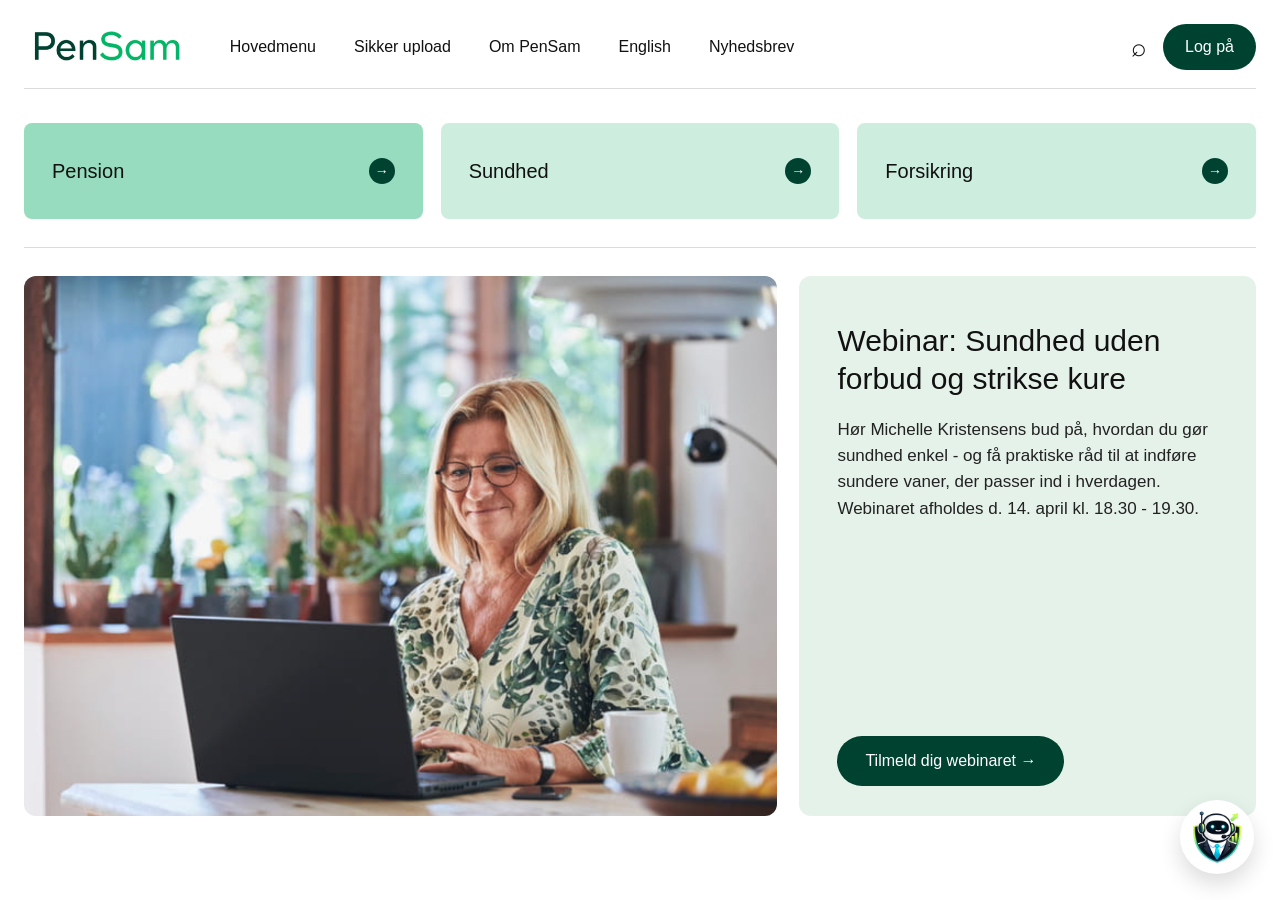
==== frontend/index.html @ 2ff4bb7b "UI forbedringer - ligner en reelt side" ====
<!DOCTYPE html>
<html lang="da">
<head>
  <meta charset="UTF-8" />
  <meta name="viewport" content="width=device-width, initial-scale=1.0" />
  <title>PenSam layout</title>
  <link rel="stylesheet" href="style.css" />
</head>
<body>
  <div class="page">

    <header class="topbar">
      <div class="topbar-left">
        <a href="#" class="logo-link">
          <img src="Billeder/Pensam_logo.png" alt="PenSam logo" class="logo-img" />
        </a>

        <nav class="nav">
          <a href="#">Hovedmenu</a>
          <a href="#">Sikker upload</a>
          <a href="#">Om PenSam</a>
          <a href="#">English</a>
          <a href="#">Nyhedsbrev</a>
        </nav>
      </div>

      <div class="topbar-right">
        <button class="search-btn" aria-label="Søg">⌕</button>
        <button class="login-btn">Log på</button>
      </div>
    </header>

    <section class="category-row">
      <div class="category-card active">
        <span>Pension</span>
        <div class="circle-arrow">→</div>
      </div>

      <div class="category-card">
        <span>Sundhed</span>
        <div class="circle-arrow">→</div>
      </div>

      <div class="category-card">
        <span>Forsikring</span>
        <div class="circle-arrow">→</div>
      </div>
    </section>

    <section class="hero-section">
      <div class="hero-image">
        <img src="Billeder/Forside_nyhedspost.png" alt="Nyhedsbillede" />
      </div>

      <div class="hero-card">
        <div>
          <h1>Webinar: Sundhed uden forbud og strikse kure</h1>
          <p>
            Hør Michelle Kristensens bud på, hvordan du gør sundhed enkel - og få
            praktiske råd til at indføre sundere vaner, der passer ind i hverdagen.
            Webinaret afholdes d. 14. april kl. 18.30 - 19.30.
          </p>
        </div>

        <a href="#" class="cta-btn">Tilmeld dig webinaret →</a>
      </div>
    </section>

  </div>

  <!-- Chat ikon -->
  <button id="chat-toggle" class="chat-toggle" aria-label="Åbn chat">
    <img src="Billeder/rådgiver_ikon.png" alt="AI rådgiver ikon" />
  </button>

  <!-- Chat vindue -->
  <div id="chat-widget" class="chat-widget">
    <div class="chat-header">
      <span>AI-rådgiver</span>
      <button id="chat-close" class="chat-close" aria-label="Luk chat">×</button>
    </div>

    <div id="chat-box" class="chat-box">
      <div class="message bot">
        Hej! Jeg kan hjælpe med generelle spørgsmål om pension.
      </div>
    </div>

    <div class="chat-input-area">
      <input
        type="text"
        id="user-input"
        placeholder="Spørg om hvad som helst om pension"
      />
      <button type="button" onclick="sendMessage()">Send</button>
    </div>
  </div>

  <script src="script.js"></script>
</body>
</html>
---- frontend/style.css ----
* {
  margin: 0;
  padding: 0;
  box-sizing: border-box;
}

body {
  font-family: Arial, Helvetica, sans-serif;
  background: #ffffff;
  color: #111111;
}

.page {
  width: 100%;
  max-width: 1400px;
  margin: 0 auto;
  padding: 14px 24px 40px;
}

/* Topbar */
.topbar {
  display: flex;
  align-items: center;
  justify-content: space-between;
  padding: 10px 0 18px;
  border-bottom: 1px solid #dcdcdc;
}

.topbar-left {
  display: flex;
  align-items: center;
  gap: 42px;
}

.logo-link {
  display: flex;
  align-items: center;
  text-decoration: none;
}

.logo-img {
  height: 46px;
  width: auto;
  display: block;
}

.nav {
  display: flex;
  gap: 38px;
}

.nav a {
  text-decoration: none;
  color: #111111;
  font-size: 16px;
  font-weight: 500;
}

.nav a:hover {
  color: #004230;
}

.topbar-right {
  display: flex;
  align-items: center;
  gap: 16px;
}

.search-btn {
  border: none;
  background: transparent;
  font-size: 26px;
  color: #111111;
  cursor: pointer;
}

.login-btn {
  border: none;
  background: #004230;
  color: #ffffff;
  padding: 14px 22px;
  border-radius: 999px;
  font-size: 16px;
  cursor: pointer;
}

/* Category row */
.category-row {
  display: grid;
  grid-template-columns: repeat(3, 1fr);
  gap: 18px;
  padding: 34px 0 28px;
  border-bottom: 1px solid #dcdcdc;
}

.category-card {
  min-height: 96px;
  border-radius: 8px;
  background: #cdedde;
  display: flex;
  align-items: center;
  justify-content: space-between;
  padding: 0 28px;
  font-size: 20px;
  font-weight: 500;
  color: #111111;
}

.category-card.active {
  background: #97dcbe;
}

.circle-arrow {
  width: 26px;
  height: 26px;
  border-radius: 50%;
  background: #004230;
  color: #ffffff;
  display: flex;
  align-items: center;
  justify-content: center;
  font-size: 14px;
  flex-shrink: 0;
}

/* Hero section */
.hero-section {
  display: grid;
  grid-template-columns: 1.65fr 1fr;
  gap: 22px;
  padding-top: 28px;
  align-items: stretch;
}

.hero-image {
  min-height: 540px;
  border-radius: 12px;
  overflow: hidden;
  background: #f4f4f4;
}

.hero-image img {
  width: 100%;
  height: 100%;
  display: block;
  object-fit: cover;
}

.hero-card {
  background: #e5f2e9;
  border-radius: 12px;
  padding: 46px 38px 30px;
  display: flex;
  flex-direction: column;
  justify-content: space-between;
}

.hero-card h1 {
  font-size: 30px;
  line-height: 1.28;
  font-weight: 500;
  color: #111111;
  margin-bottom: 18px;
}

.hero-card p {
  font-size: 17px;
  line-height: 1.55;
  color: #222222;
  max-width: 420px;
}

.cta-btn {
  margin-top: 32px;
  display: inline-flex;
  align-items: center;
  justify-content: center;
  width: fit-content;
  background: #004230;
  color: #ffffff;
  text-decoration: none;
  border-radius: 999px;
  padding: 16px 28px;
  font-size: 16px;
  font-weight: 500;
}

/* Chat toggle button */
.chat-toggle {
  position: fixed;
  right: 26px;
  bottom: 26px;
  width: 74px;
  height: 74px;
  border: none;
  border-radius: 50%;
  background: #ffffff;
  box-shadow: 0 10px 22px rgba(0, 0, 0, 0.14);
  cursor: pointer;
  z-index: 1001;
  display: flex;
  align-items: center;
  justify-content: center;
  overflow: hidden;
}

.chat-toggle img {
  width: 140px;   /* ⬅️ større */
  height: 140px;
  object-fit: contain;
  margin-top: 5px; /* ⬅️ juster for bedre vertikal sentrering */
}


/* Chat widget */
.chat-widget {
  position: fixed;
  right: 26px;
  bottom: 102px;
  width: 440px;
  height: 620px;
  background: rgba(255, 255, 255, 0.96);
  backdrop-filter: blur(10px);
  border-radius: 34px;
  box-shadow: 0 18px 40px rgba(0, 0, 0, 0.70);
  overflow: hidden;
  display: none;
  flex-direction: column;
  z-index: 1000;
}

.chat-widget.open {
  display: flex;
}

.chat-header {
  min-height: 62px;
  padding: 18px 20px 10px;
  display: flex;
  align-items: center;
  justify-content: space-between;
  font-size: 18px;
  font-weight: 600;
  color: #111111;
}

.chat-close {
  border: none;
  background: transparent;
  font-size: 28px;
  line-height: 1;
  cursor: pointer;
  color: #111111;
}

.chat-box {
  flex: 1;
  overflow-y: auto;
  padding: 16px 16px 10px;
  display: flex;
  flex-direction: column;
  gap: 12px;
}

.message {
  max-width: 80%;
  padding: 12px 14px;
  border-radius: 18px;
  font-size: 14px;
  line-height: 1.5;
  word-wrap: break-word;
}

.message.user {
  align-self: flex-end;
  background: #ffffff;
  border: 1px solid #d8d8d8;
  color: #111111;
}

.message.bot {
  align-self: flex-start;
  background: #e5f2e9;
  color: #111111;
}

.chat-input-area {
  display: flex;
  align-items: center;
  gap: 10px;
  padding: 14px;
  background: #ffffff;
  border-top: 1px solid #ececec;
}

.chat-input-area input {
  flex: 1;
  border: 1px solid #d9d9d9;
  border-radius: 999px;
  padding: 14px 16px;
  font-size: 14px;
  outline: none;
}

.chat-input-area button {
  border: none;
  background: #004230;
  color: #ffffff;
  padding: 12px 18px;
  border-radius: 999px;
  cursor: pointer;
  font-size: 14px;
}

/* Responsive */
@media (max-width: 1100px) {
  .topbar {
    flex-direction: column;
    align-items: flex-start;
    gap: 18px;
  }

  .topbar-left {
    flex-direction: column;
    align-items: flex-start;
    gap: 20px;
  }

  .nav {
    flex-wrap: wrap;
    gap: 16px 24px;
  }

  .hero-section {
    grid-template-columns: 1fr;
  }

  .hero-image {
    min-height: 420px;
  }
}

@media (max-width: 768px) {
  .page {
    padding: 12px 14px 28px;
  }

  .category-row {
    grid-template-columns: 1fr;
  }

  .hero-card {
    padding: 30px 22px;
  }

  .hero-card h1 {
    font-size: 24px;
  }

  .hero-card p {
    font-size: 16px;
  }

  .chat-widget {
    right: 12px;
    bottom: 86px;
    width: calc(100vw - 24px);
    height: 70vh;
    border-radius: 24px;
  }

  .chat-toggle {
    right: 12px;
    bottom: 12px;
  }
}
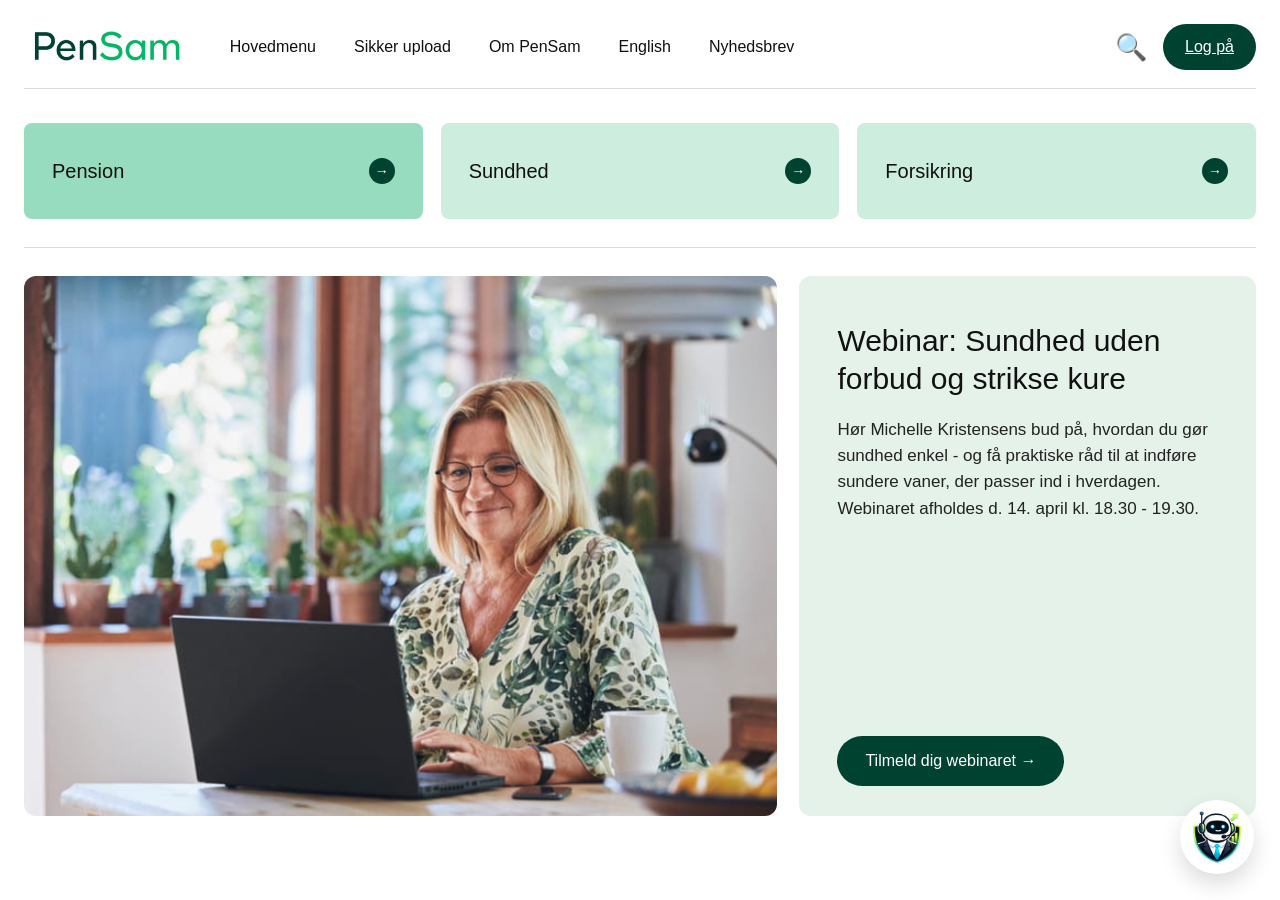
==== commit d0a34b72: "UI" ====
--- a/frontend/index.html
+++ b/frontend/index.html
@@ -7,6 +7,7 @@
   <link rel="stylesheet" href="style.css" />
 </head>
 <body>
+
   <div class="page">
 
     <header class="topbar">
@@ -25,8 +26,8 @@
       </div>
 
       <div class="topbar-right">
-        <button class="search-btn" aria-label="Søg">⌕</button>
-        <button class="login-btn">Log på</button>
+        <button class="search-btn" aria-label="Søg">🔍</button>
+        <a href="logged-in.html?customer_id=1" class="login-btn">Log på</a>
       </div>
     </header>
 
@@ -56,8 +57,8 @@
         <div>
           <h1>Webinar: Sundhed uden forbud og strikse kure</h1>
           <p>
-            Hør Michelle Kristensens bud på, hvordan du gør sundhed enkel - og få
-            praktiske råd til at indføre sundere vaner, der passer ind i hverdagen.
+            Hør Michelle Kristensens bud på, hvordan du gør sundhed enkel -
+            og få praktiske råd til at indføre sundere vaner, der passer ind i hverdagen.
             Webinaret afholdes d. 14. april kl. 18.30 - 19.30.
           </p>
         </div>
@@ -68,34 +69,29 @@
 
   </div>
 
-  <!-- Chat ikon -->
   <button id="chat-toggle" class="chat-toggle" aria-label="Åbn chat">
     <img src="Billeder/rådgiver_ikon.png" alt="AI rådgiver ikon" />
   </button>
 
-  <!-- Chat vindue -->
   <div id="chat-widget" class="chat-widget">
     <div class="chat-header">
-      <span>AI-rådgiver</span>
+      <span>Pensionsrådgiver AI-assistent</span>
       <button id="chat-close" class="chat-close" aria-label="Luk chat">×</button>
     </div>
 
     <div id="chat-box" class="chat-box">
       <div class="message bot">
-        Hej! Jeg kan hjælpe med generelle spørgsmål om pension.
+        Hej! Jeg kan hjælpe med generelle spørgsmål om pension, men ikke personlig rådgivning.
       </div>
     </div>
 
     <div class="chat-input-area">
-      <input
-        type="text"
-        id="user-input"
-        placeholder="Spørg om hvad som helst om pension"
-      />
+      <input type="text" id="user-input" placeholder="Stil et generelt spørgsmål om pension" />
       <button type="button" onclick="sendMessage()">Send</button>
     </div>
   </div>
 
   <script src="script.js"></script>
+
 </body>
 </html>
--- a/frontend/style.css
+++ b/frontend/style.css
@@ -185,7 +185,7 @@
   font-weight: 500;
 }
 
-/* Chat toggle button */
+/* Chat toggle */
 .chat-toggle {
   position: fixed;
   right: 26px;
@@ -205,19 +205,18 @@
 }
 
 .chat-toggle img {
-  width: 140px;   /* ⬅️ større */
+  width: 140px;
   height: 140px;
   object-fit: contain;
-  margin-top: 5px; /* ⬅️ juster for bedre vertikal sentrering */
-}
-
+  margin-top: 5px;
+}
 
 /* Chat widget */
 .chat-widget {
   position: fixed;
   right: 26px;
   bottom: 102px;
-  width: 440px;
+  width: 470px;
   height: 620px;
   background: rgba(255, 255, 255, 0.96);
   backdrop-filter: blur(10px);
@@ -241,22 +240,19 @@
   justify-content: space-between;
   font-size: 18px;
   font-weight: 600;
-  color: #111111;
 }
 
 .chat-close {
   border: none;
   background: transparent;
   font-size: 28px;
-  line-height: 1;
   cursor: pointer;
-  color: #111111;
 }
 
 .chat-box {
   flex: 1;
   overflow-y: auto;
-  padding: 16px 16px 10px;
+  padding: 16px;
   display: flex;
   flex-direction: column;
   gap: 12px;
@@ -267,29 +263,23 @@
   padding: 12px 14px;
   border-radius: 18px;
   font-size: 14px;
-  line-height: 1.5;
-  word-wrap: break-word;
 }
 
 .message.user {
   align-self: flex-end;
   background: #ffffff;
   border: 1px solid #d8d8d8;
-  color: #111111;
 }
 
 .message.bot {
   align-self: flex-start;
   background: #e5f2e9;
-  color: #111111;
 }
 
 .chat-input-area {
   display: flex;
-  align-items: center;
   gap: 10px;
   padding: 14px;
-  background: #ffffff;
   border-top: 1px solid #ececec;
 }
 
@@ -298,8 +288,6 @@
   border: 1px solid #d9d9d9;
   border-radius: 999px;
   padding: 14px 16px;
-  font-size: 14px;
-  outline: none;
 }
 
 .chat-input-area button {
@@ -309,68 +297,153 @@
   padding: 12px 18px;
   border-radius: 999px;
   cursor: pointer;
-  font-size: 14px;
 }
 
 /* Responsive */
 @media (max-width: 1100px) {
-  .topbar {
-    flex-direction: column;
-    align-items: flex-start;
-    gap: 18px;
-  }
-
-  .topbar-left {
-    flex-direction: column;
-    align-items: flex-start;
-    gap: 20px;
-  }
-
-  .nav {
-    flex-wrap: wrap;
-    gap: 16px 24px;
-  }
-
   .hero-section {
     grid-template-columns: 1fr;
   }
-
-  .hero-image {
-    min-height: 420px;
-  }
 }
 
 @media (max-width: 768px) {
-  .page {
-    padding: 12px 14px 28px;
-  }
-
   .category-row {
     grid-template-columns: 1fr;
   }
 
-  .hero-card {
-    padding: 30px 22px;
-  }
-
-  .hero-card h1 {
-    font-size: 24px;
-  }
-
-  .hero-card p {
-    font-size: 16px;
-  }
-
   .chat-widget {
-    right: 12px;
-    bottom: 86px;
     width: calc(100vw - 24px);
     height: 70vh;
-    border-radius: 24px;
   }
-
-  .chat-toggle {
-    right: 12px;
-    bottom: 12px;
+}
+
+/* Logged-in user */
+.logged-user {
+  font-size: 15px;
+  font-weight: 600;
+  color: #004230;
+}
+
+/* Pension dashboard */
+.pension-dashboard {
+  padding-top: 34px;
+}
+
+.welcome-section {
+  background: #e5f2e9;
+  border-radius: 18px;
+  padding: 42px;
+  margin-bottom: 26px;
+}
+
+.eyebrow {
+  color: #004230;
+  font-weight: 700;
+  margin-bottom: 10px;
+}
+
+.welcome-section h1 {
+  font-size: 38px;
+  margin-bottom: 10px;
+}
+
+.welcome-section p {
+  font-size: 17px;
+  line-height: 1.5;
+}
+
+.overview-grid {
+  display: grid;
+  grid-template-columns: repeat(4, 1fr);
+  gap: 18px;
+  margin-bottom: 26px;
+}
+
+.overview-card {
+  background: #f4f7f5;
+  border-radius: 16px;
+  padding: 26px;
+  min-height: 160px;
+}
+
+.overview-card.highlight {
+  background: #97dcbe;
+}
+
+.overview-card span {
+  display: block;
+  font-size: 14px;
+  margin-bottom: 14px;
+  color: #333333;
+}
+
+.overview-card h2 {
+  font-size: 28px;
+  margin-bottom: 10px;
+  color: #004230;
+}
+
+.overview-card p {
+  font-size: 14px;
+  color: #333333;
+}
+
+.dashboard-columns {
+  display: grid;
+  grid-template-columns: 1fr 1fr;
+  gap: 22px;
+  margin-bottom: 24px;
+}
+
+.dashboard-panel {
+  background: #ffffff;
+  border: 1px solid #dcdcdc;
+  border-radius: 18px;
+  padding: 28px;
+}
+
+.dashboard-panel h2 {
+  font-size: 22px;
+  margin-bottom: 20px;
+}
+
+.info-row {
+  display: flex;
+  justify-content: space-between;
+  gap: 20px;
+  padding: 18px 0;
+  border-bottom: 1px solid #eeeeee;
+}
+
+.info-row:last-child {
+  border-bottom: none;
+}
+
+.info-row p {
+  margin-top: 6px;
+  color: #555555;
+  font-size: 14px;
+}
+
+.info-row span {
+  font-weight: 700;
+  color: #004230;
+  white-space: nowrap;
+}
+
+.metric-list p {
+  padding: 10px 0;
+  border-bottom: 1px solid #eeeeee;
+}
+
+.metric-list p:last-child {
+  border-bottom: none;
+}
+
+/* Responsive dashboard */
+@media (max-width: 1000px) {
+  .overview-grid,
+  .dashboard-columns {
+    grid-template-columns: 1fr;
   }
 }
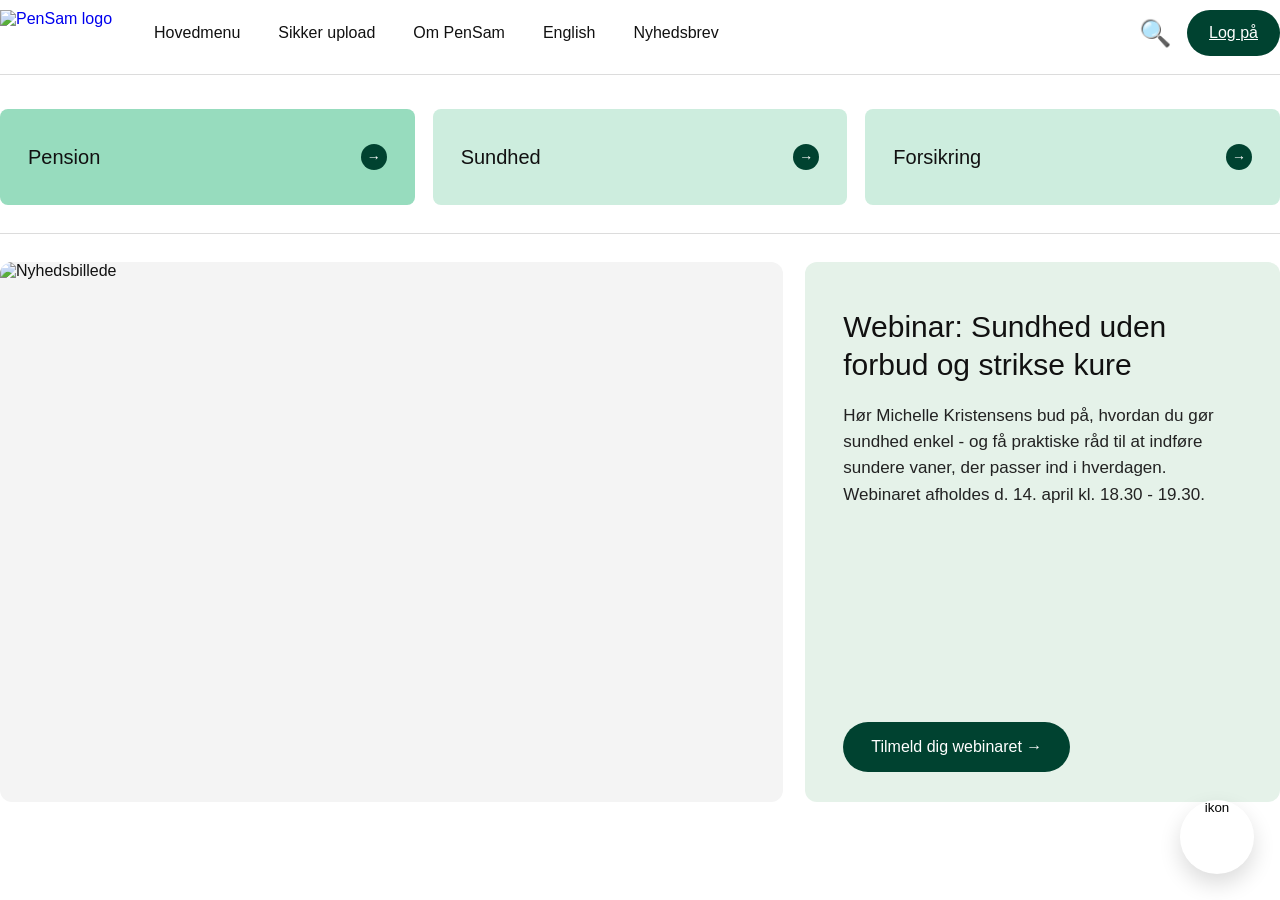
==== commit 849d7dcc: "added simulated MitID login flow and improved chatbot onboarding" ====
--- a/frontend/index.html
+++ b/frontend/index.html
@@ -27,7 +27,7 @@
 
       <div class="topbar-right">
         <button class="search-btn" aria-label="Søg">🔍</button>
-        <a href="logged-in.html?customer_id=1" class="login-btn">Log på</a>
+        <a href="login.html" class="login-btn">Log på</a>
       </div>
     </header>
 
@@ -80,8 +80,15 @@
     </div>
 
     <div id="chat-box" class="chat-box">
-      <div class="message bot">
-        Hej! Jeg kan hjælpe med generelle spørgsmål om pension, men ikke personlig rådgivning.
+      <div class="message bot chat-welcome">
+        <p>Hej! Du kan stille generelle spørgsmål om pension direkte her i chatten.</p>
+        <p>Hvis du logger ind, kan jeg også svare på spørgsmål om din egen pension.</p>
+        <button id="loginBtn" class="chat-login-btn" type="button">Log ind for personlige svar</button>
+      </div>
+      <div class="chat-suggestions" aria-label="Forslag til generelle spørgsmål">
+        <button type="button">Hvad er ratepension?</button>
+        <button type="button">Hvornår kan pension udbetales?</button>
+        <button type="button">Hvad betyder livrente?</button>
       </div>
     </div>
 
@@ -94,4 +101,4 @@
   <script src="script.js"></script>
 
 </body>
-</html>+</html>
--- a/frontend/style.css
+++ b/frontend/style.css
@@ -14,7 +14,7 @@
   width: 100%;
   max-width: 1400px;
   margin: 0 auto;
-  padding: 14px 24px 40px;
+  padding: 0;
 }
 
 /* Topbar */
@@ -276,6 +276,57 @@
   background: #e5f2e9;
 }
 
+.chat-welcome {
+  display: flex;
+  flex-direction: column;
+  gap: 10px;
+  max-width: 86%;
+}
+
+.chat-welcome p {
+  margin: 0;
+  line-height: 1.35;
+}
+
+.chat-login-btn {
+  align-self: flex-start;
+  border: none;
+  background: #004230;
+  color: #ffffff;
+  padding: 10px 14px;
+  border-radius: 999px;
+  font: inherit;
+  font-weight: 700;
+  cursor: pointer;
+}
+
+.chat-login-btn:hover {
+  background: #006044;
+}
+
+.chat-suggestions {
+  display: flex;
+  flex-wrap: wrap;
+  gap: 8px;
+  max-width: 92%;
+}
+
+.chat-suggestions button {
+  border: 1px solid #cbded4;
+  background: #ffffff;
+  color: #004230;
+  padding: 8px 11px;
+  border-radius: 999px;
+  font: inherit;
+  font-size: 13px;
+  cursor: pointer;
+}
+
+.chat-suggestions button:hover {
+  border-color: #004230;
+  background: #f4faf7;
+}
+
 .chat-input-area {
   display: flex;
   gap: 10px;
@@ -438,6 +489,273 @@
 
 .metric-list p:last-child {
   border-bottom: none;
+}
+
+/* Login with MitID page */
+.mitid-login-page {
+  display: grid;
+  grid-template-columns: 1fr 1fr;
+  height: calc(100vh - 86px);
+}
+
+.mitid-login-panel {
+  padding: 64px;
+  display: flex;
+  flex-direction: column;
+  justify-content: center;
+  position: relative;
+}
+
+.mitid-login-panel h1,
+.mitid-login-panel p,
+.mitid-steps,
+.login-back-link {
+  align-self: flex-start;
+}
+
+.mitid-login-panel h1 {
+  font-size: 38px;
+  margin-bottom: 24px;
+}
+
+.login-back-link {
+  display: inline-flex;
+  align-items: center;
+  width: fit-content;
+  color: #004230;
+  text-decoration: none;
+  font-size: 15px;
+  font-weight: 700;
+  border: 1px solid #cbded4;
+  border-radius: 999px;
+  padding: 9px 13px;
+  margin-bottom: 28px;
+}
+
+.login-back-link:hover {
+  background: #e5f2e9;
+}
+
+.mitid-session-header {
+  width: 520px;
+  display: flex;
+  justify-content: space-between;
+  gap: 14px;
+  align-items: center;
+  margin-bottom: 22px;
+}
+
+.mitid-status-pill,
+.mitid-session-id {
+  border-radius: 999px;
+  padding: 8px 12px;
+  font-size: 13px;
+  font-weight: 700;
+}
+
+.mitid-status-pill {
+  background: #e5f2e9;
+  color: #004230;
+}
+
+.mitid-status-pill.verified {
+  background: #004230;
+  color: #ffffff;
+}
+
+.mitid-session-id {
+  background: #f2f2f2;
+  color: #333333;
+}
+
+.mitid-auth-layout {
+  width: 520px;
+  display: grid;
+  grid-template-columns: 1fr 230px;
+  gap: 24px;
+  align-items: start;
+  margin-bottom: 26px;
+}
+
+.mitid-steps {
+  counter-reset: mitid-step;
+  list-style: none;
+  margin: 0;
+  padding: 0;
+  font-size: 15px;
+  line-height: 1.35;
+}
+
+.mitid-steps li {
+  counter-increment: mitid-step;
+  position: relative;
+  padding: 0 0 18px 38px;
+  color: #777777;
+}
+
+.mitid-steps li::before {
+  content: counter(mitid-step);
+  position: absolute;
+  left: 0;
+  top: -2px;
+  width: 24px;
+  height: 24px;
+  border-radius: 50%;
+  display: grid;
+  place-items: center;
+  border: 1px solid #cbded4;
+  background: #ffffff;
+  color: #004230;
+  font-size: 12px;
+  font-weight: 700;
+}
+
+.mitid-steps li::after {
+  content: "";
+  position: absolute;
+  left: 11px;
+  top: 28px;
+  bottom: 4px;
+  width: 2px;
+  background: #dce9e2;
+}
+
+.mitid-steps li:last-child::after {
+  display: none;
+}
+
+.mitid-steps li.active {
+  color: #004230;
+  font-weight: 700;
+}
+
+.mitid-steps li.done {
+  color: #222222;
+}
+
+.mitid-steps li.done::before {
+  content: "✓";
+  background: #004230;
+  border-color: #004230;
+  color: #ffffff;
+}
+
+.mitid-login-image {
+  width: 100%;
+  height: 100%;
+  overflow: hidden;
+}
+
+.mitid-login-image img {
+  width: 100%;
+  height: 100%;
+  object-fit: cover;
+}
+
+.qr-card {
+  width: 230px;
+  border: 2px solid #004230;
+  border-radius: 10px;
+  padding: 18px 16px 16px;
+  margin: 0;
+  text-align: center;
+}
+
+.login-primary-btn,
+.login-secondary-btn {
+  width: 520px;
+}
+
+.fake-qr {
+  width: 160px;
+  height: 160px;
+  margin: 0 auto 14px;
+  position: relative;
+  background:
+          linear-gradient(90deg, transparent 8px, #111 8px 12px, transparent 12px 16px, #111 16px 20px, transparent 20px) 0 0 / 28px 28px,
+          linear-gradient(transparent 5px, #111 5px 9px, transparent 9px 18px, #111 18px 22px, transparent 22px) 4px 7px / 31px 31px,
+          radial-gradient(circle at center, #111 0 2px, transparent 2px) 0 0 / 13px 13px,
+          #ffffff;
+  border: 12px solid #ffffff;
+  box-shadow: 0 0 0 1px #d8d8d8;
+  overflow: hidden;
+}
+
+.fake-qr.refreshed {
+  background-position: 7px 5px, 11px 2px, 3px 6px;
+}
+
+.qr-marker {
+  position: absolute;
+  width: 38px;
+  height: 38px;
+  background: #ffffff;
+  border: 8px solid #111111;
+  box-shadow: inset 0 0 0 7px #ffffff, inset 0 0 0 15px #111111;
+}
+
+.qr-marker.top-left {
+  top: 0;
+  left: 0;
+}
+
+.qr-marker.top-right {
+  top: 0;
+  right: 0;
+}
+
+.qr-marker.bottom-left {
+  bottom: 0;
+  left: 0;
+}
+
+.qr-card p {
+  margin: 0 0 10px;
+  font-size: 14px;
+}
+
+.timer-bar {
+  height: 7px;
+  border-radius: 999px;
+  background: #dce9e2;
+  overflow: hidden;
+}
+
+.timer-bar span {
+  display: block;
+  width: 100%;
+  height: 100%;
+  background: #004230;
+  border-radius: inherit;
+  transition: width 0.25s ease;
+}
+
+.login-primary-btn,
+.login-secondary-btn {
+  padding: 16px 20px;
+  border-radius: 999px;
+  font-weight: 700;
+  cursor: pointer;
+  font-size: 16px;
+  margin-top: 14px;
+  display: block;
+}
+
+.login-primary-btn {
+  background: #004230;
+  color: white;
+  border: none;
+}
+
+.login-primary-btn:disabled {
+  background: #9eb8ad;
+  cursor: not-allowed;
+}
+
+.login-secondary-btn {
+  background: white;
+  color: #004230;
+  border: 2px solid #004230;
 }
 
 /* Responsive dashboard */
@@ -446,4 +764,4 @@
   .dashboard-columns {
     grid-template-columns: 1fr;
   }
-}+}
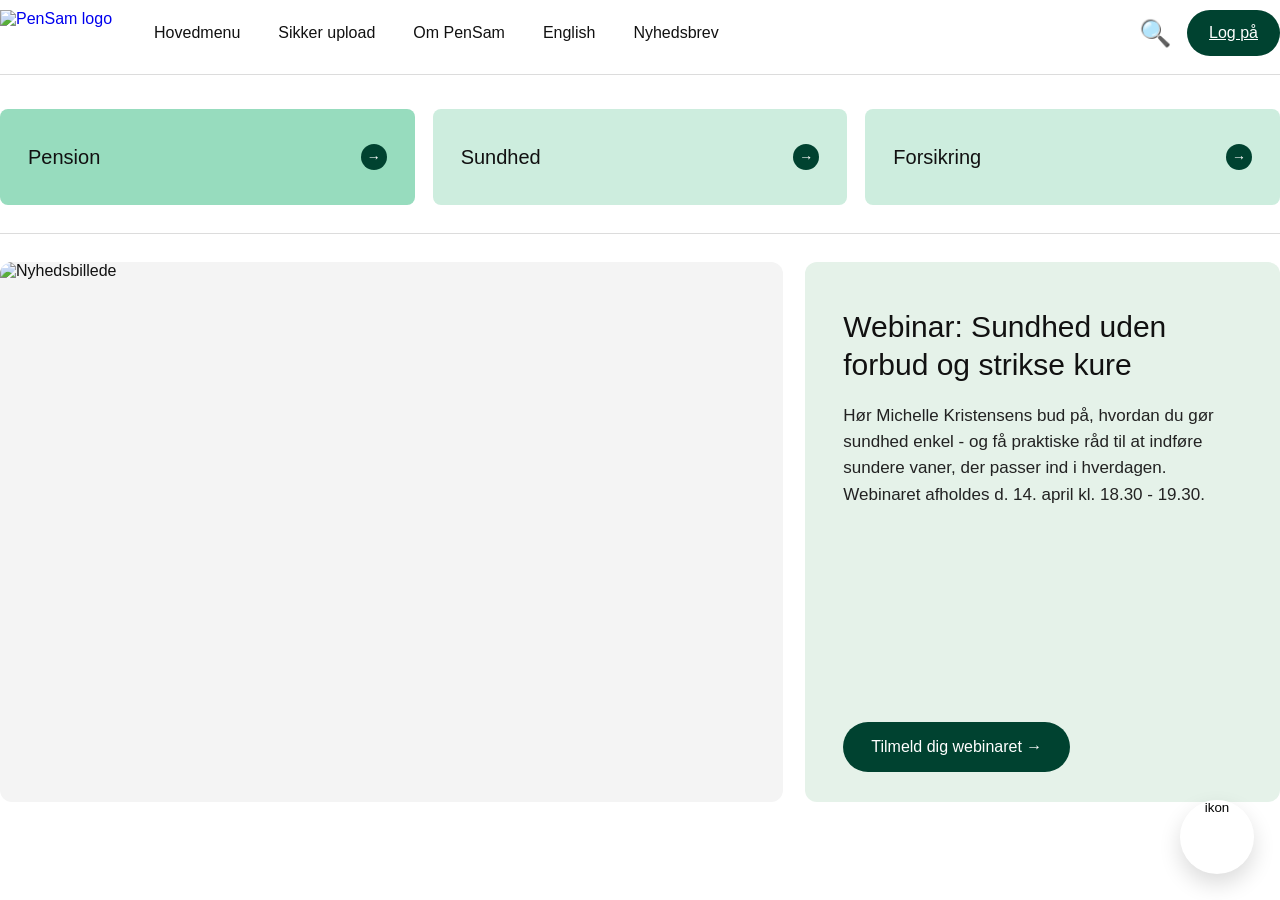
==== commit 4e81ece2: "Getting ready for complex quest with login sessions and better flow" ====
--- a/frontend/index.html
+++ b/frontend/index.html
@@ -85,7 +85,7 @@
         <p>Hvis du logger ind, kan jeg også svare på spørgsmål om din egen pension.</p>
         <button id="loginBtn" class="chat-login-btn" type="button">Log ind for personlige svar</button>
       </div>
-      <div class="chat-suggestions" aria-label="Forslag til generelle spørgsmål">
+      <div id="chatSuggestions" class="chat-suggestions" aria-label="Forslag til generelle spørgsmål">
         <button type="button">Hvad er ratepension?</button>
         <button type="button">Hvornår kan pension udbetales?</button>
         <button type="button">Hvad betyder livrente?</button>
@@ -98,6 +98,7 @@
     </div>
   </div>
 
+  <script src="session-security.js"></script>
   <script src="script.js"></script>
 
 </body>
--- a/frontend/style.css
+++ b/frontend/style.css
@@ -536,6 +536,51 @@
   background: #e5f2e9;
 }
 
+.mitid-user-id-panel {
+  width: 520px;
+  border: 1px solid #cbded4;
+  border-radius: 8px;
+  padding: 16px;
+  margin: 4px 0 10px;
+  background: #f7fbf8;
+}
+
+.mitid-user-id-panel label {
+  display: block;
+  color: #004230;
+  font-size: 13px;
+  font-weight: 700;
+  margin-bottom: 8px;
+}
+
+.mitid-user-id-panel input {
+  width: 100%;
+  border: 1px solid #b8cfc4;
+  border-radius: 6px;
+  background: #ffffff;
+  color: #222222;
+  font-size: 15px;
+  padding: 11px 12px;
+}
+
+.mitid-user-id-panel input.invalid {
+  border-color: #b42318;
+  background: #fff7f7;
+}
+
+.mitid-user-id-panel p {
+  margin: 10px 0 0;
+  color: #55625d;
+  font-size: 13px;
+  line-height: 1.4;
+}
+
+.mitid-user-id-panel .mitid-user-error {
+  min-height: 18px;
+  color: #b42318;
+  font-weight: 700;
+}
+
 .mitid-session-header {
   width: 520px;
   display: flex;
@@ -758,6 +803,75 @@
   border: 2px solid #004230;
 }
 
+.session-timeout-overlay {
+  position: fixed;
+  inset: 0;
+  z-index: 10000;
+  display: none;
+  align-items: center;
+  justify-content: center;
+  padding: 24px;
+  background: rgba(0, 0, 0, 0.46);
+}
+
+.session-timeout-overlay.open {
+  display: flex;
+}
+
+.session-timeout-dialog {
+  width: min(460px, 100%);
+  background: #ffffff;
+  color: #1f2a25;
+  border-radius: 8px;
+  padding: 28px;
+  box-shadow: 0 24px 70px rgba(0, 0, 0, 0.28);
+}
+
+.session-timeout-dialog h2 {
+  margin: 0 0 12px;
+  color: #004230;
+  font-size: 24px;
+}
+
+.session-timeout-dialog p {
+  margin: 0 0 14px;
+  line-height: 1.45;
+}
+
+.session-timeout-countdown {
+  padding: 12px;
+  border-radius: 8px;
+  background: #e5f2e9;
+  color: #004230;
+}
+
+.session-timeout-actions {
+  display: flex;
+  gap: 12px;
+  margin-top: 20px;
+}
+
+.session-primary-btn,
+.session-secondary-btn {
+  flex: 1;
+  border-radius: 999px;
+  padding: 13px 16px;
+  font-weight: 700;
+  cursor: pointer;
+}
+
+.session-primary-btn {
+  border: none;
+  background: #004230;
+  color: #ffffff;
+}
+
+.session-secondary-btn {
+  border: 2px solid #004230;
+  background: #ffffff;
+  color: #004230;
+}
+
 /* Responsive dashboard */
 @media (max-width: 1000px) {
   .overview-grid,
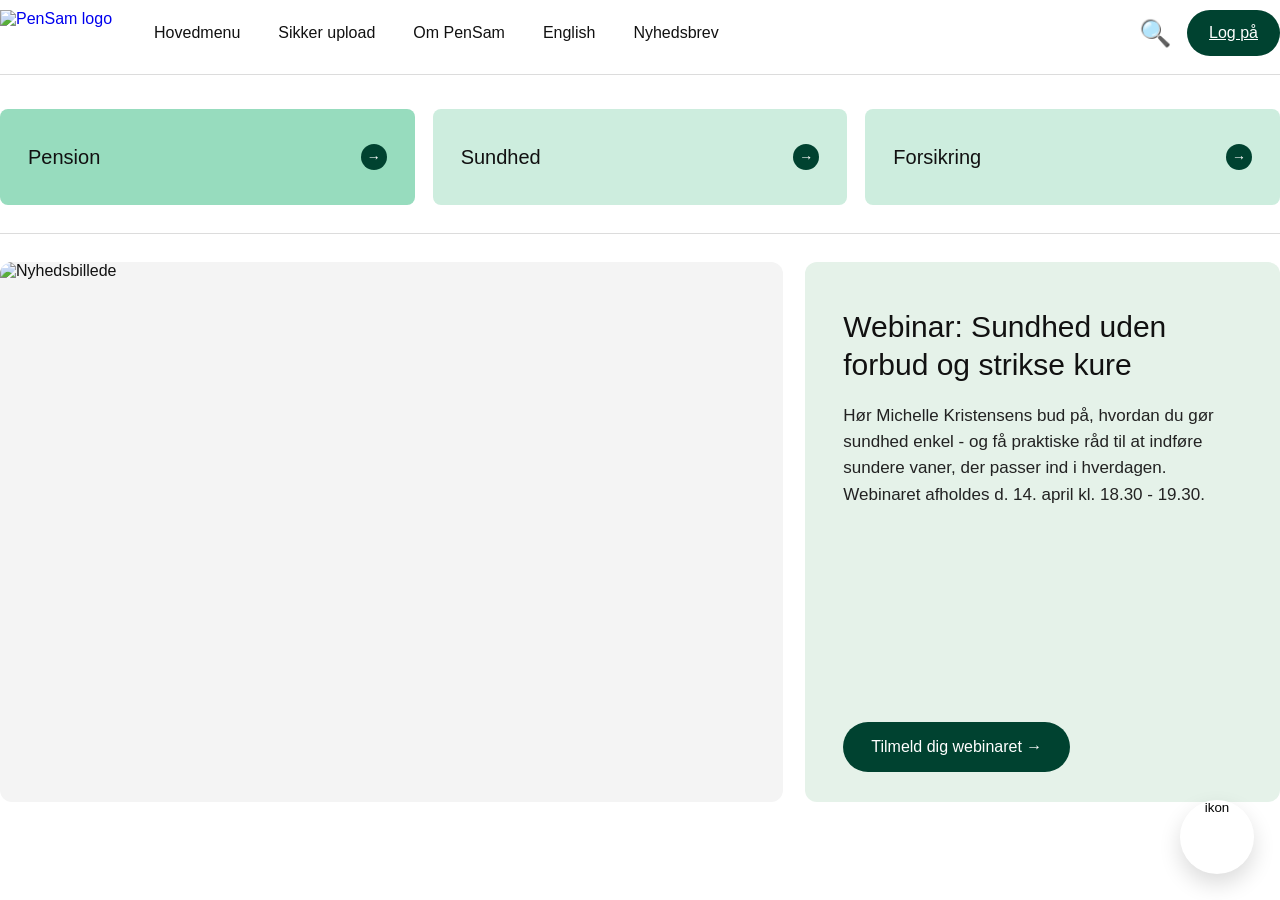
==== commit 5ae8db42: "rettelser" ====
--- a/frontend/index.html
+++ b/frontend/index.html
@@ -76,7 +76,7 @@
   <div id="chat-widget" class="chat-widget">
     <div class="chat-header">
       <span>Pensionsrådgiver AI-assistent</span>
-      <button id="chat-close" class="chat-close" aria-label="Luk chat">×</button>
+      <button id="chat-close" class="chat-close" aria-label="Minimér chat" title="Minimér chat">−</button>
     </div>
 
     <div id="chat-box" class="chat-box">
@@ -99,6 +99,7 @@
   </div>
 
   <script src="session-security.js"></script>
+  <script src="https://cdn.jsdelivr.net/npm/marked/marked.min.js"></script>
   <script src="script.js"></script>
 
 </body>
--- a/frontend/style.css
+++ b/frontend/style.css
@@ -245,8 +245,17 @@
 .chat-close {
   border: none;
   background: transparent;
-  font-size: 28px;
+  color: #111111;
+  font-size: 30px;
+  line-height: 1;
+  width: 34px;
+  height: 34px;
+  border-radius: 50%;
   cursor: pointer;
+}
+
+.chat-close:hover {
+  background: #e5f2e9;
 }
 
 .chat-box {
@@ -373,6 +382,12 @@
   font-size: 15px;
   font-weight: 600;
   color: #004230;
+  text-decoration: none;
+  cursor: pointer;
+}
+
+.logged-user:hover {
+  text-decoration: underline;
 }
 
 /* Pension dashboard */
@@ -879,3 +894,29 @@
     grid-template-columns: 1fr;
   }
 }
+
+.message.bot h3{
+    font-size:18px;
+    margin-top:14px;
+    margin-bottom:8px;
+    font-weight:700;
+}
+
+.message.bot ul{
+    padding-left:20px;
+    margin:8px 0;
+}
+
+.message.bot ol{
+    padding-left:20px;
+    margin:8px 0;
+}
+
+.message.bot li{
+    margin-bottom:6px;
+}
+
+.message.bot p{
+    margin-bottom:10px;
+    line-height:1.55;
+}
